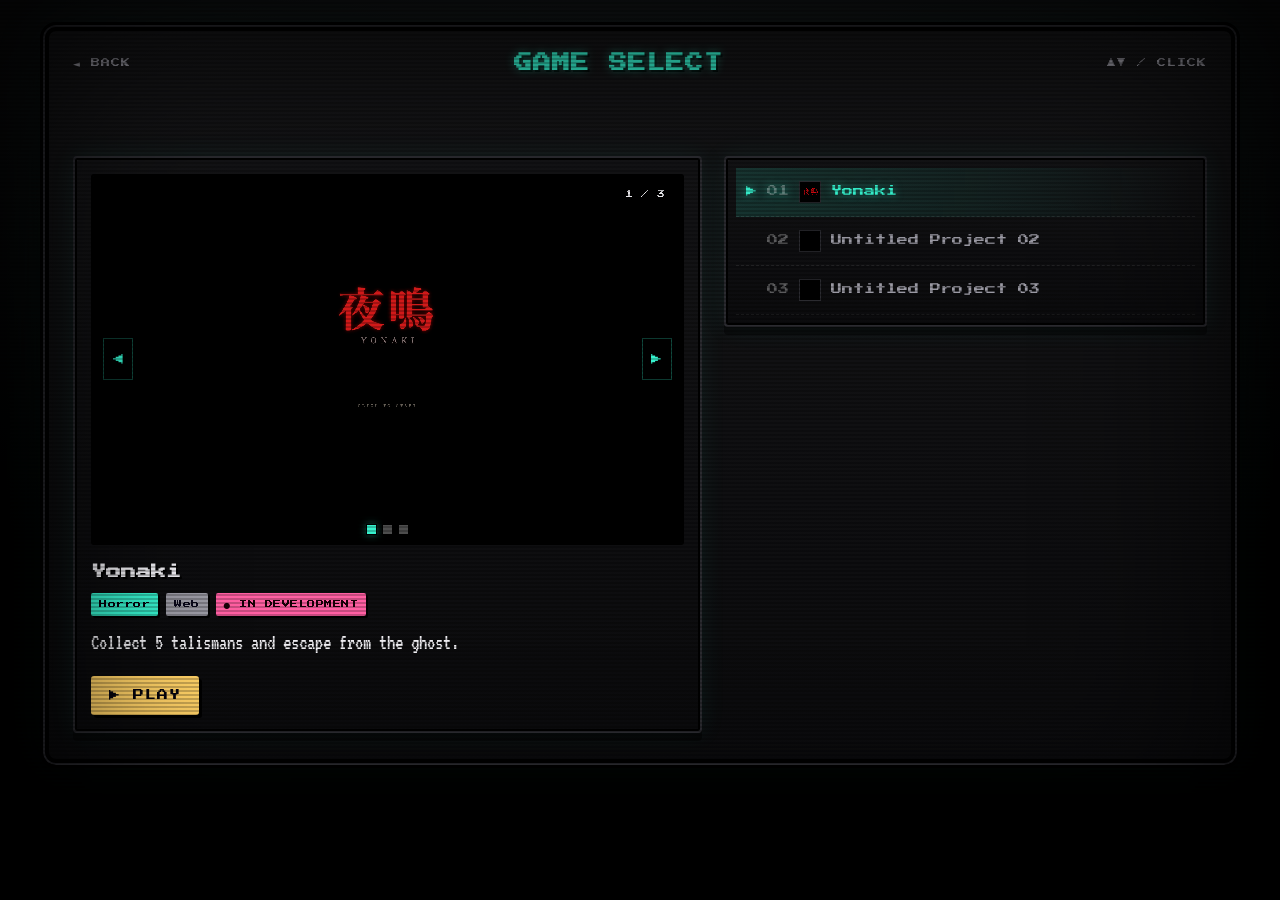
==== games.html @ be4143de "Add retro game picker page and link it from the home page - New games.html: PS1/GBA-style game selec" ====
<!DOCTYPE html>
<html lang="en">
<head>
  <meta charset="UTF-8">
  <meta name="viewport" content="width=device-width, initial-scale=1.0">
  <title>Game Arcade — Huijin Kang</title>
  <meta name="description" content="A retro PS1/GBA-style picker for my games.">

  <link rel="icon" type="image/png" href="./assets/favicon.png">
  <link rel="apple-touch-icon" href="./assets/apple-touch-icon.png">

  <!-- 픽셀 폰트: 제목/리스트는 Press Start 2P, 본문은 VT323(가독성 좋은 터미널체) -->
  <link rel="preconnect" href="https://fonts.googleapis.com">
  <link rel="preconnect" href="https://fonts.gstatic.com" crossorigin>
  <link href="https://fonts.googleapis.com/css2?family=Press+Start+2P&family=VT323&display=swap" rel="stylesheet">

  <link rel="stylesheet" href="./games.css?v=5">
</head>
<body>
  <!-- CRT 스캔라인 오버레이 -->
  <div class="crt-overlay" aria-hidden="true"></div>

  <div class="arcade">
    <header class="arcade__top">
      <a class="back" href="./index.html">◄ BACK</a>
      <h1 class="arcade__title">GAME&nbsp;SELECT</h1>
      <span class="arcade__hint">▲▼ / CLICK</span>
    </header>

    <div class="arcade__grid">
      <!-- 좌: 선택된 게임의 상세(대표화면·스크린샷·장르·설명·제목) -->
      <section class="detail" id="detail" aria-live="polite"></section>

      <!-- 우: 게임 제목 리스트. 이동하면 좌측 상세가 갱신된다 -->
      <nav class="menu" aria-label="Game list">
        <ul class="menu__list" id="game-list"></ul>
      </nav>
    </div>
  </div>

  <!-- 데이터 먼저, 렌더러 다음 (data.js → app.js 와 동일 패턴) -->
  <script src="./games.js?v=5"></script>
  <script src="./games.app.js?v=5"></script>
</body>
</html>
---- games.css ----
/* ============================================================
   games.css — 고전 게임(PS1 / GBA) 분위기의 게임 셀렉트 화면
   빌드 불필요. 픽셀 폰트 + CRT 스캔라인 + 베벨 패널.
   ============================================================ */
:root {
  --bg:        #0a0a0b;   /* 흑색 베이스 */
  --bg2:       #000000;
  --panel:     #141416;   /* 중성 다크 그레이 패널 */
  --panel-2:   #0b0b0d;
  --edge:      #2b2b30;   /* 패널 외곽선 (중성 그레이) */
  --ink:       #efeef2;
  --dim:       #9a99a3;   /* 중성 쿨 그레이 */
  --accent:    #36f1cd;   /* 인광 청록 */
  --accent2:   #ff5fa2;   /* 마젠타 */
  --gold:      #ffd166;

  --pixel: "Press Start 2P", system-ui, sans-serif;
  --term:  "VT323", "Courier New", monospace;
}

*, *::before, *::after { box-sizing: border-box; }

html, body { margin: 0; min-height: 100%; }

body {
  background:
    radial-gradient(120% 80% at 50% -10%, #1a1a1d 0%, var(--bg) 55%, var(--bg2) 100%) fixed;
  color: var(--ink);
  font-family: var(--term);
  font-size: 20px;
  line-height: 1.4;
  padding: 22px;
}

img { image-rendering: pixelated; }

/* ---- CRT 스캔라인 + 비네트 오버레이 ---- */
.crt-overlay {
  position: fixed; inset: 0; pointer-events: none; z-index: 9999;
  background: repeating-linear-gradient(
    to bottom,
    rgba(0,0,0,0)    0px,
    rgba(0,0,0,0)    2px,
    rgba(0,0,0,0.22) 2px,
    rgba(0,0,0,0.22) 4px
  );
  animation: flicker 5s steps(60) infinite;
}
.crt-overlay::after {
  content: ""; position: absolute; inset: 0;
  box-shadow: inset 0 0 170px 50px rgba(0,0,0,0.75);
}
@keyframes flicker { 0%,100% { opacity: .85; } 50% { opacity: .96; } }

/* ============================================================
   레이아웃
   ============================================================ */
/* 아케이드 캐비닛 본체 — 빈 사이드 여백을 게임기 프레임으로 채운다 */
.arcade {
  position: relative;
  max-width: 1200px;
  margin: 0 auto;
  padding: 26px 30px 32px;
  background: linear-gradient(180deg, #161618 0%, #0b0b0d 100%);
  border: 3px solid #000;
  border-radius: 16px;
  box-shadow:
    inset 0 0 0 2px var(--edge),
    inset 0 0 0 6px #000,
    inset 0 3px 0 rgba(255,255,255,.05),
    0 18px 44px rgba(0,0,0,.6),
    0 0 56px rgba(54,241,205,.07);
}


.arcade__top {
  display: flex; align-items: center; gap: 16px;
  margin-bottom: 22px; flex-wrap: wrap;
}
.arcade__title {
  flex: 1 1 auto; margin: 0; text-align: center;
  font-family: var(--pixel); font-size: 18px; letter-spacing: 1px;
  color: var(--accent);
  text-shadow: 0 0 10px rgba(54,241,205,.45), 2px 2px 0 #000;
}
.back, .arcade__hint {
  font-family: var(--pixel); font-size: 9px; letter-spacing: 1px;
  color: var(--dim); text-decoration: none; white-space: nowrap;
}
.back:hover { color: var(--accent); }

.arcade__grid {
  display: grid;
  grid-template-columns: 1.3fr 1fr;  /* 좌: 상세  ·  우: 타이틀 리스트 */
  gap: 22px;
  align-items: start;
  margin-top: 80px;  /* 헤더와 본문 사이 숨 쉬는 공간 */
}

/* ---- 패널 공통(베벨 + 인광 글로우) ---- */
.detail, .menu {
  background: linear-gradient(180deg, var(--panel) 0%, var(--panel-2) 100%);
  border: 2px solid var(--edge);
  border-radius: 4px;
  box-shadow:
    inset 0 0 0 2px #000,
    inset 2px 2px 0 rgba(255,255,255,.06),
    0 8px 0 rgba(0,0,0,.45),
    0 0 26px rgba(54,241,205,.08);
  padding: 16px;
}

/* ============================================================
   좌측: 상세 패널
   ============================================================ */
.screen {
  position: relative;
  aspect-ratio: 16 / 10;
  background: #05040f;
  border: 2px solid #000;
  border-radius: 3px;
  overflow: hidden;
  display: flex; align-items: center; justify-content: center;
  box-shadow: inset 0 0 32px rgba(0,0,0,.85), inset 0 0 0 1px rgba(54,241,205,.15);
}
.screen__img { width: 100%; height: 100%; object-fit: cover; display: block; }
.screen--empty, .screen--coming {
  background: repeating-linear-gradient(45deg, #0c0c0e 0 9px, #131316 9px 18px);
}
.screen__text {
  font-family: var(--pixel); font-size: 14px;
  color: var(--accent2); text-shadow: 2px 2px 0 #000;
  animation: blink 1.1s steps(2) infinite;
}
@keyframes blink { 50% { opacity: 0; } }

/* 스크린샷 캐러셀: ◀ ▶ 버튼 + 카운터 + 도트 (screen 위에 오버레이) */
.screen__nav {
  position: absolute; top: 50%; transform: translateY(-50%);
  width: 34px; height: 46px; padding: 0; cursor: pointer;
  display: flex; align-items: center; justify-content: center;
  border: 2px solid #000; background: rgba(0,0,0,.55);
  color: var(--accent); font-family: var(--pixel); font-size: 11px;
  box-shadow: inset 0 0 0 1px rgba(54,241,205,.3);
}
.screen__nav:hover { background: var(--accent); color: #05040f; }
.screen__nav:active { transform: translateY(-50%) scale(.94); }
.screen__nav--prev { left: 8px; }
.screen__nav--next { right: 8px; }

.screen__counter {
  position: absolute; top: 8px; right: 10px;
  font-family: var(--pixel); font-size: 8px; color: var(--ink);
  background: rgba(0,0,0,.6); padding: 4px 6px; border: 1px solid #000;
}

.screen__dots {
  position: absolute; left: 0; right: 0; bottom: 9px;
  display: flex; gap: 7px; justify-content: center;
}
.screen__dot {
  width: 9px; height: 9px; cursor: pointer;
  background: rgba(255,255,255,.3); box-shadow: 0 0 0 1px #000;
}
.screen__dot.is-on {
  background: var(--accent);
  box-shadow: 0 0 0 1px #000, 0 0 8px rgba(54,241,205,.6);
}

.detail__title {
  font-family: var(--pixel); font-size: 15px; line-height: 1.5;
  color: var(--ink); text-shadow: 2px 2px 0 #000;
  margin: 16px 0 10px;
}
.detail__meta { display: flex; flex-wrap: wrap; gap: 8px; margin-bottom: 12px; }
.tag {
  font-family: var(--pixel); font-size: 8px; letter-spacing: .5px;
  color: #05040f; background: var(--accent);
  padding: 6px 8px; border-radius: 2px; box-shadow: 2px 2px 0 #000;
}
.tag--dim { background: var(--dim); color: #0a081c; }
.tag--wip {
  background: var(--accent2); color: #190007;
  animation: blink 1.4s steps(2) infinite;  /* 개발중 강조 */
}

.detail__desc { color: var(--ink); font-size: 21px; margin: 0 0 18px; }

.play-btn {
  display: inline-block; font-family: var(--pixel); font-size: 11px;
  letter-spacing: 1px; color: #05040f; background: var(--gold);
  padding: 12px 18px; border-radius: 3px; text-decoration: none;
  box-shadow: 3px 3px 0 #000; transition: transform .05s ease, background-color .15s ease;
}
.play-btn:hover { background: var(--accent); }
.play-btn:active { transform: translate(3px, 3px); box-shadow: 0 0 0 #000; }

/* ============================================================
   우측: 타이틀 리스트(메뉴)
   ============================================================ */
.menu { padding: 10px; max-height: 72vh; overflow-y: auto; }
.menu__list { list-style: none; margin: 0; padding: 0; }
.menu__item { margin: 0; }

.menu__btn {
  width: 100%; display: flex; align-items: center; gap: 10px;
  background: none; border: none; cursor: pointer; text-align: left;
  font-family: var(--pixel); font-size: 11px; line-height: 1.5;
  color: var(--dim); padding: 13px 10px;
  border-bottom: 1px dashed rgba(255,255,255,.08);
}
.menu__arrow { opacity: 0; color: var(--accent); }
.menu__num { color: rgba(255,255,255,.32); }
.menu__logo {
  width: 22px; height: 22px; flex-shrink: 0; overflow: hidden;
  display: inline-flex; align-items: center; justify-content: center;
  background: #000; border: 1px solid var(--edge);
}
.menu__logo img { width: 100%; height: 100%; object-fit: contain; display: block; }
.menu__name { flex: 1 1 auto; }
.menu__btn:hover { color: var(--ink); }

.menu__btn.is-selected {
  color: var(--accent);
  background: linear-gradient(90deg, rgba(54,241,205,.16), transparent);
  text-shadow: 0 0 8px rgba(54,241,205,.5);
}
.menu__btn.is-selected .menu__arrow {
  opacity: 1; animation: blink 1s steps(2) infinite;
}
.menu__empty {
  font-family: var(--pixel); font-size: 10px; color: var(--dim); padding: 18px;
}

/* ============================================================
   포커스 / 모션 / 반응형
   ============================================================ */
:focus-visible { outline: 2px solid var(--accent); outline-offset: 2px; }

@media (prefers-reduced-motion: reduce) {
  *, *::before, *::after { animation: none !important; transition: none !important; }
}

@media (max-width: 720px) {
  body { font-size: 18px; padding: 12px; }
  .arcade { padding: 16px; border-radius: 12px; }
  .arcade__grid { grid-template-columns: 1fr; margin-top: 40px; }  /* 상세(위) → 리스트(아래) 스택 */
  .menu { max-height: none; }
  .arcade__title { font-size: 13px; }
  .detail__title { font-size: 13px; }
  .detail__desc { font-size: 19px; }
}
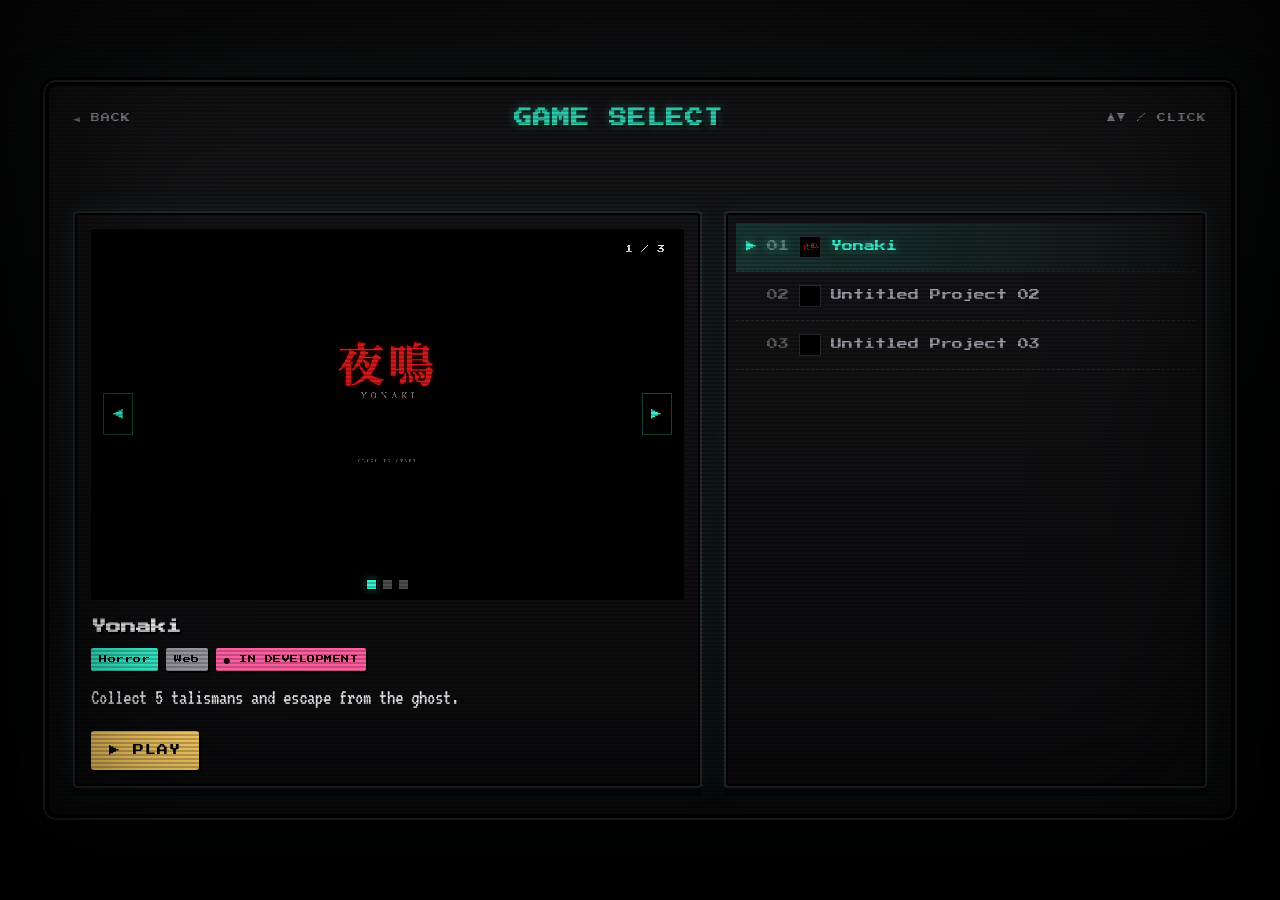
==== commit a5f9dfb9: "Balance and center the game picker layout - Match the title-list panel height to the detail panel (a" ====
--- a/games.html
+++ b/games.html
@@ -14,7 +14,7 @@
   <link rel="preconnect" href="https://fonts.gstatic.com" crossorigin>
   <link href="https://fonts.googleapis.com/css2?family=Press+Start+2P&family=VT323&display=swap" rel="stylesheet">
 
-  <link rel="stylesheet" href="./games.css?v=5">
+  <link rel="stylesheet" href="./games.css?v=7">
 </head>
 <body>
   <!-- CRT 스캔라인 오버레이 -->
@@ -39,7 +39,7 @@
   </div>
 
   <!-- 데이터 먼저, 렌더러 다음 (data.js → app.js 와 동일 패턴) -->
-  <script src="./games.js?v=5"></script>
-  <script src="./games.app.js?v=5"></script>
+  <script src="./games.js?v=7"></script>
+  <script src="./games.app.js?v=7"></script>
 </body>
 </html>
--- a/games.css
+++ b/games.css
@@ -30,6 +30,9 @@
   font-size: 20px;
   line-height: 1.4;
   padding: 22px;
+  /* 아케이드 캐비닛 전체를 뷰포트 세로 중앙에 (길면 margin auto가 스크롤 허용) */
+  display: flex;
+  min-height: 100vh;
 }
 
 img { image-rendering: pixelated; }
@@ -58,8 +61,9 @@
 /* 아케이드 캐비닛 본체 — 빈 사이드 여백을 게임기 프레임으로 채운다 */
 .arcade {
   position: relative;
+  width: 100%;
   max-width: 1200px;
-  margin: 0 auto;
+  margin: auto;  /* flex 컨테이너 안에서 가로·세로 중앙 정렬 */
   padding: 26px 30px 32px;
   background: linear-gradient(180deg, #161618 0%, #0b0b0d 100%);
   border: 3px solid #000;
@@ -93,7 +97,7 @@
   display: grid;
   grid-template-columns: 1.3fr 1fr;  /* 좌: 상세  ·  우: 타이틀 리스트 */
   gap: 22px;
-  align-items: start;
+  align-items: stretch;  /* 두 박스를 같은 높이로 — 짧은 리스트 박스가 위에만 붙는 비대칭 방지 */
   margin-top: 80px;  /* 헤더와 본문 사이 숨 쉬는 공간 */
 }
 
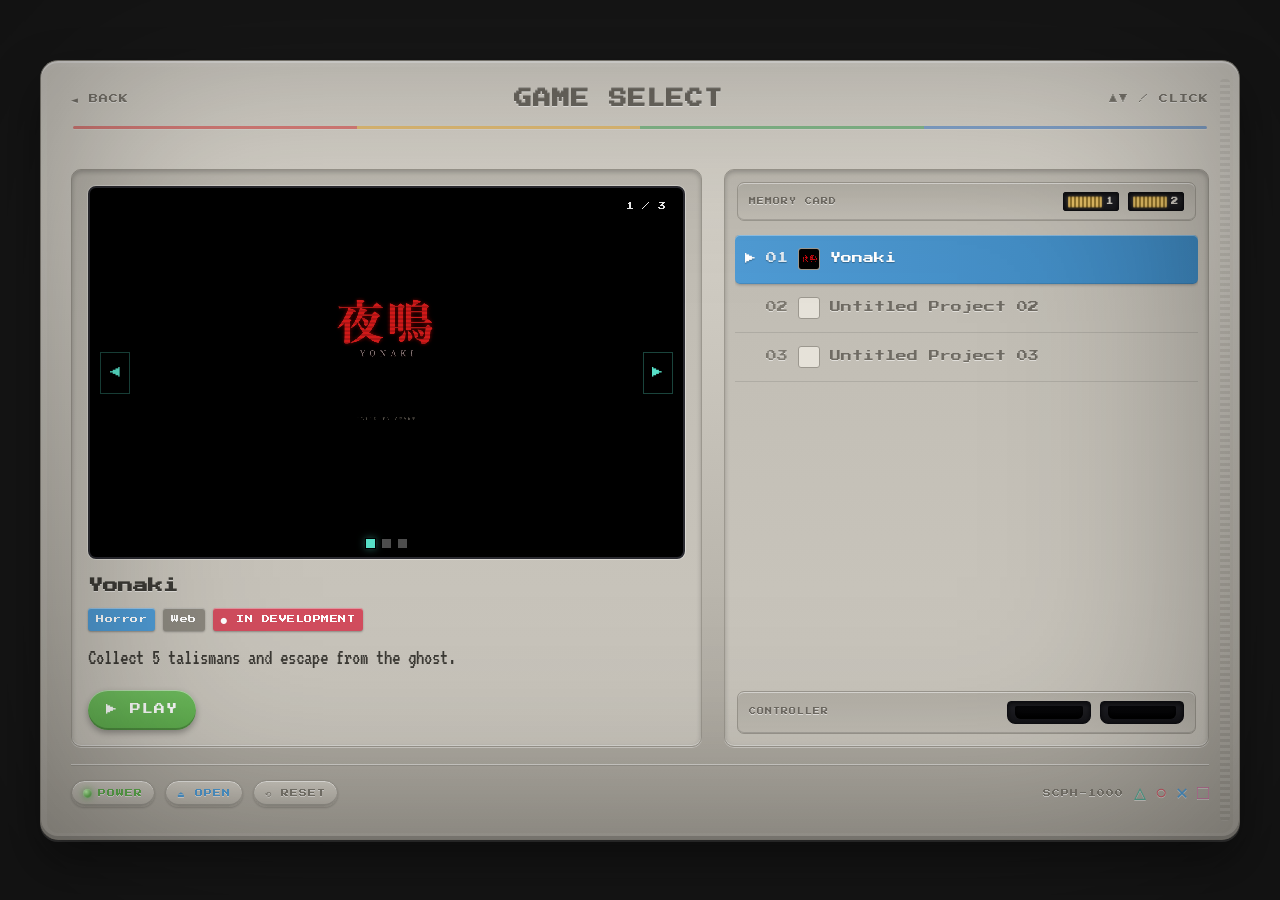
==== commit 02d29d40: "Revamp games UI (PS1 theme) and rebalance home layout - games: PS1 console plastic theme — face-butt" ====
--- a/games.html
+++ b/games.html
@@ -14,7 +14,7 @@
   <link rel="preconnect" href="https://fonts.gstatic.com" crossorigin>
   <link href="https://fonts.googleapis.com/css2?family=Press+Start+2P&family=VT323&display=swap" rel="stylesheet">
 
-  <link rel="stylesheet" href="./games.css?v=7">
+  <link rel="stylesheet" href="./games.css?v=14">
 </head>
 <body>
   <!-- CRT 스캔라인 오버레이 -->
@@ -27,19 +27,56 @@
       <span class="arcade__hint">▲▼ / CLICK</span>
     </header>
 
+    <!-- PlayStation 시그니처 4색 그라데이션 구분선 -->
+    <div class="ps-rule" aria-hidden="true"></div>
+
     <div class="arcade__grid">
       <!-- 좌: 선택된 게임의 상세(대표화면·스크린샷·장르·설명·제목) -->
       <section class="detail" id="detail" aria-live="polite"></section>
 
       <!-- 우: 게임 제목 리스트. 이동하면 좌측 상세가 갱신된다 -->
       <nav class="menu" aria-label="Game list">
+        <!-- PS1 전면 메모리카드 슬롯 모티프 -->
+        <div class="memcard" aria-hidden="true">
+          <span class="memcard__label">MEMORY CARD</span>
+          <span class="memcard__slots">
+            <span class="memcard__slot"><span class="memcard__pins"></span><b>1</b></span>
+            <span class="memcard__slot"><span class="memcard__pins"></span><b>2</b></span>
+          </span>
+        </div>
         <ul class="menu__list" id="game-list"></ul>
+
+        <!-- PS1 전면 컨트롤러 포트 모티프 -->
+        <div class="ports" aria-hidden="true">
+          <span class="memcard__label">CONTROLLER</span>
+          <span class="ports__row">
+            <span class="port"></span>
+            <span class="port"></span>
+          </span>
+        </div>
       </nav>
     </div>
+
+    <!-- 하단 상태바: POWER LED + PS 페이스 버튼 글리프 -->
+    <footer class="arcade__foot">
+      <span class="ctrlbtn ctrlbtn--power">
+        <span class="led" aria-hidden="true"></span>POWER
+      </span>
+      <span class="ctrlbtn ctrlbtn--open">⏏ OPEN</span>
+      <span class="ctrlbtn ctrlbtn--reset">⟲ RESET</span>
+      <span class="foot-spacer"></span>
+      <span class="foot-label foot-label--mute">SCPH-1000</span>
+      <span class="ps-shapes" aria-hidden="true">
+        <span class="ps-shape ps-tri">△</span>
+        <span class="ps-shape ps-cir">○</span>
+        <span class="ps-shape ps-x">✕</span>
+        <span class="ps-shape ps-sq">□</span>
+      </span>
+    </footer>
   </div>
 
   <!-- 데이터 먼저, 렌더러 다음 (data.js → app.js 와 동일 패턴) -->
-  <script src="./games.js?v=7"></script>
-  <script src="./games.app.js?v=7"></script>
+  <script src="./games.js?v=8"></script>
+  <script src="./games.app.js?v=8"></script>
 </body>
 </html>
--- a/games.css
+++ b/games.css
@@ -1,18 +1,31 @@
 /* ============================================================
-   games.css — 고전 게임(PS1 / GBA) 분위기의 게임 셀렉트 화면
-   빌드 불필요. 픽셀 폰트 + CRT 스캔라인 + 베벨 패널.
+   games.css — Sony PlayStation(SCPH-1000/5001) 콘솔 색감의 게임 셀렉트
+   따뜻한 회색 플라스틱 본체 + PS 시그니처 버튼 컬러 + CRT 디스플레이.
+   빌드 불필요. 픽셀 폰트(Press Start 2P) + 터미널체(VT323).
    ============================================================ */
 :root {
-  --bg:        #0a0a0b;   /* 흑색 베이스 */
-  --bg2:       #000000;
-  --panel:     #141416;   /* 중성 다크 그레이 패널 */
-  --panel-2:   #0b0b0d;
-  --edge:      #2b2b30;   /* 패널 외곽선 (중성 그레이) */
-  --ink:       #efeef2;
-  --dim:       #9a99a3;   /* 중성 쿨 그레이 */
-  --accent:    #36f1cd;   /* 인광 청록 */
-  --accent2:   #ff5fa2;   /* 마젠타 */
-  --gold:      #ffd166;
+  /* ---- PS1 플라스틱 그레이 팔레트 ---- */
+  --plastic:     #c8c4bb;   /* 본체 라이트 그레이 (따뜻한 회색) */
+  --plastic-hi:  #ddd9d0;   /* 윗면 하이라이트 */
+  --plastic-lo:  #a8a49b;   /* 음영진 플라스틱 */
+  --plastic-deep:#8c887f;   /* 깊은 음영 / 새겨진 홈 */
+  --edge:        #b6b2a8;   /* 패널 외곽선 */
+  --groove:      #9c988f;   /* 베벨 홈 라인 */
+
+  --ink:         #3c3a35;   /* 본문 진한 잉크(각인 느낌) */
+  --engrave:     #6f6b63;   /* 각인 라벨 그레이 */
+  --dim:         #7d7970;   /* 흐린 라벨 */
+
+  /* ---- PlayStation 시그니처 버튼 컬러 ---- */
+  --ps-blue:   #4f9bd4;   /* ✕ 크로스(시안블루) — 메인 액센트 */
+  --ps-red:    #d24d5e;   /* ○ 서클 */
+  --ps-pink:   #c96fa0;   /* □ 스퀘어 */
+  --ps-green:  #4fa893;   /* △ 트라이앵글 */
+  --power:     #5fae4e;   /* POWER 각인 그린 */
+
+  /* ---- CRT 디스플레이(스크린) ---- */
+  --crt-bg:    #06060c;
+  --crt-glow:  #57e0c8;
 
   --pixel: "Press Start 2P", system-ui, sans-serif;
   --term:  "VT323", "Courier New", monospace;
@@ -23,143 +36,169 @@
 html, body { margin: 0; min-height: 100%; }
 
 body {
-  background:
-    radial-gradient(120% 80% at 50% -10%, #1a1a1d 0%, var(--bg) 55%, var(--bg2) 100%) fixed;
+  background: #1B1B1B;
   color: var(--ink);
   font-family: var(--term);
   font-size: 20px;
   line-height: 1.4;
   padding: 22px;
-  /* 아케이드 캐비닛 전체를 뷰포트 세로 중앙에 (길면 margin auto가 스크롤 허용) */
   display: flex;
   min-height: 100vh;
 }
 
 img { image-rendering: pixelated; }
 
-/* ---- CRT 스캔라인 + 비네트 오버레이 ---- */
+/* ---- 아주 옅은 룸 비네트(분위기만) ---- */
 .crt-overlay {
   position: fixed; inset: 0; pointer-events: none; z-index: 9999;
-  background: repeating-linear-gradient(
-    to bottom,
-    rgba(0,0,0,0)    0px,
-    rgba(0,0,0,0)    2px,
-    rgba(0,0,0,0.22) 2px,
-    rgba(0,0,0,0.22) 4px
-  );
-  animation: flicker 5s steps(60) infinite;
 }
 .crt-overlay::after {
   content: ""; position: absolute; inset: 0;
-  box-shadow: inset 0 0 170px 50px rgba(0,0,0,0.75);
-}
-@keyframes flicker { 0%,100% { opacity: .85; } 50% { opacity: .96; } }
-
-/* ============================================================
-   레이아웃
-   ============================================================ */
-/* 아케이드 캐비닛 본체 — 빈 사이드 여백을 게임기 프레임으로 채운다 */
+  box-shadow: inset 0 0 220px 60px rgba(0,0,0,0.35);
+}
+
+/* ============================================================
+   콘솔 본체 (PS1 플라스틱)
+   ============================================================ */
 .arcade {
   position: relative;
   width: 100%;
   max-width: 1200px;
-  margin: auto;  /* flex 컨테이너 안에서 가로·세로 중앙 정렬 */
+  margin: auto;
   padding: 26px 30px 32px;
-  background: linear-gradient(180deg, #161618 0%, #0b0b0d 100%);
-  border: 3px solid #000;
-  border-radius: 16px;
-  box-shadow:
-    inset 0 0 0 2px var(--edge),
-    inset 0 0 0 6px #000,
-    inset 0 3px 0 rgba(255,255,255,.05),
-    0 18px 44px rgba(0,0,0,.6),
-    0 0 56px rgba(54,241,205,.07);
-}
-
+  /* 위에서 빛 받는 회색 플라스틱 그라데이션 */
+  background: linear-gradient(180deg, var(--plastic-hi) 0%, var(--plastic) 42%, var(--plastic-lo) 100%);
+  border: 1px solid var(--plastic-deep);
+  border-radius: 18px;
+  box-shadow:
+    inset 0 2px 0 rgba(255,255,255,.55),     /* 윗면 하이라이트 */
+    inset 0 -3px 0 rgba(0,0,0,.18),          /* 아랫면 음영 */
+    inset 0 0 0 6px rgba(255,255,255,.06),
+    0 22px 50px rgba(0,0,0,.45),
+    0 2px 0 rgba(255,255,255,.2);
+}
+
+/* 우측 방열핀(콘솔 옆면) 느낌의 결 — 장식 */
+.arcade::after {
+  content: ""; position: absolute; top: 18px; bottom: 18px; right: 9px; width: 10px;
+  border-radius: 4px;
+  background: repeating-linear-gradient(
+    to bottom,
+    rgba(0,0,0,.10) 0 3px,
+    rgba(255,255,255,.18) 3px 6px
+  );
+  opacity: .5; pointer-events: none;
+}
 
 .arcade__top {
   display: flex; align-items: center; gap: 16px;
-  margin-bottom: 22px; flex-wrap: wrap;
+  margin-bottom: 14px; flex-wrap: wrap;
+}
+
+/* PlayStation 로고 4색 그라데이션 구분선 (빨·노·초·파) */
+.ps-rule {
+  height: 3px; margin: 0 2px; border-radius: 3px;
+  background: linear-gradient(90deg,
+    #e23b3b 0 25%, #f2b134 25% 50%, #44a85a 50% 75%, #3f7fd0 75% 100%);
+  opacity: .55;
+  box-shadow: 0 1px 0 rgba(255,255,255,.45);
 }
 .arcade__title {
   flex: 1 1 auto; margin: 0; text-align: center;
   font-family: var(--pixel); font-size: 18px; letter-spacing: 1px;
-  color: var(--accent);
-  text-shadow: 0 0 10px rgba(54,241,205,.45), 2px 2px 0 #000;
+  /* 플라스틱에 각인된 듯한 음각 텍스트 */
+  color: var(--engrave);
+  text-shadow: 0 1px 0 rgba(255,255,255,.7), 0 -1px 0 rgba(0,0,0,.25);
 }
 .back, .arcade__hint {
   font-family: var(--pixel); font-size: 9px; letter-spacing: 1px;
   color: var(--dim); text-decoration: none; white-space: nowrap;
-}
-.back:hover { color: var(--accent); }
+  text-shadow: 0 1px 0 rgba(255,255,255,.6);
+}
+.back:hover { color: var(--ps-blue); }
 
 .arcade__grid {
   display: grid;
-  grid-template-columns: 1.3fr 1fr;  /* 좌: 상세  ·  우: 타이틀 리스트 */
+  grid-template-columns: 1.3fr 1fr;
   gap: 22px;
-  align-items: stretch;  /* 두 박스를 같은 높이로 — 짧은 리스트 박스가 위에만 붙는 비대칭 방지 */
-  margin-top: 80px;  /* 헤더와 본문 사이 숨 쉬는 공간 */
-}
-
-/* ---- 패널 공통(베벨 + 인광 글로우) ---- */
+  align-items: stretch;
+  margin-top: 40px;
+}
+
+/* ---- 패널 공통: 본체에 박힌 음각 플라스틱 트레이 ---- */
 .detail, .menu {
-  background: linear-gradient(180deg, var(--panel) 0%, var(--panel-2) 100%);
-  border: 2px solid var(--edge);
-  border-radius: 4px;
-  box-shadow:
-    inset 0 0 0 2px #000,
-    inset 2px 2px 0 rgba(255,255,255,.06),
-    0 8px 0 rgba(0,0,0,.45),
-    0 0 26px rgba(54,241,205,.08);
+  background: linear-gradient(180deg, #bfbbb2 0%, #cac6bd 100%);
+  border: 1px solid var(--groove);
+  border-radius: 10px;
+  box-shadow:
+    inset 0 2px 5px rgba(0,0,0,.22),         /* 안쪽으로 파인 음각 */
+    inset 0 -1px 0 rgba(255,255,255,.5),
+    0 1px 0 rgba(255,255,255,.4);
   padding: 16px;
 }
 
 /* ============================================================
-   좌측: 상세 패널
+   좌측: 상세 패널 — CRT 디스플레이
    ============================================================ */
 .screen {
   position: relative;
   aspect-ratio: 16 / 10;
-  background: #05040f;
-  border: 2px solid #000;
-  border-radius: 3px;
+  background: var(--crt-bg);
+  border: 2px solid #2a2a30;
+  border-radius: 8px;
   overflow: hidden;
   display: flex; align-items: center; justify-content: center;
-  box-shadow: inset 0 0 32px rgba(0,0,0,.85), inset 0 0 0 1px rgba(54,241,205,.15);
+  /* 디스플레이는 본체에 박혀 있으므로 진한 음각 + 약한 인광 */
+  box-shadow:
+    inset 0 0 0 3px #1c1c20,
+    inset 0 0 30px rgba(0,0,0,.85),
+    inset 0 0 0 4px rgba(87,224,200,.12),
+    0 0 0 1px rgba(255,255,255,.35);
 }
 .screen__img { width: 100%; height: 100%; object-fit: cover; display: block; }
+
+/* 디스플레이 위에만 CRT 스캔라인 (본체에는 없음) */
+.screen::after {
+  content: ""; position: absolute; inset: 0; pointer-events: none; z-index: 5;
+  background: repeating-linear-gradient(
+    to bottom,
+    rgba(0,0,0,0) 0 2px,
+    rgba(0,0,0,.16) 2px 4px
+  );
+}
+
 .screen--empty, .screen--coming {
-  background: repeating-linear-gradient(45deg, #0c0c0e 0 9px, #131316 9px 18px);
+  background: repeating-linear-gradient(45deg, #0c0c14 0 9px, #14141d 9px 18px);
 }
 .screen__text {
   font-family: var(--pixel); font-size: 14px;
-  color: var(--accent2); text-shadow: 2px 2px 0 #000;
+  color: var(--crt-glow); text-shadow: 0 0 10px rgba(87,224,200,.6), 2px 2px 0 #000;
   animation: blink 1.1s steps(2) infinite;
 }
 @keyframes blink { 50% { opacity: 0; } }
 
-/* 스크린샷 캐러셀: ◀ ▶ 버튼 + 카운터 + 도트 (screen 위에 오버레이) */
+/* 스크린샷 캐러셀 */
 .screen__nav {
-  position: absolute; top: 50%; transform: translateY(-50%);
+  position: absolute; top: 50%; transform: translateY(-50%); z-index: 6;
   width: 34px; height: 46px; padding: 0; cursor: pointer;
   display: flex; align-items: center; justify-content: center;
   border: 2px solid #000; background: rgba(0,0,0,.55);
-  color: var(--accent); font-family: var(--pixel); font-size: 11px;
-  box-shadow: inset 0 0 0 1px rgba(54,241,205,.3);
-}
-.screen__nav:hover { background: var(--accent); color: #05040f; }
+  color: var(--crt-glow); font-family: var(--pixel); font-size: 11px;
+  box-shadow: inset 0 0 0 1px rgba(87,224,200,.3);
+}
+.screen__nav:hover { background: var(--ps-blue); color: #06060c; }
 .screen__nav:active { transform: translateY(-50%) scale(.94); }
 .screen__nav--prev { left: 8px; }
 .screen__nav--next { right: 8px; }
 
 .screen__counter {
-  position: absolute; top: 8px; right: 10px;
-  font-family: var(--pixel); font-size: 8px; color: var(--ink);
+  position: absolute; top: 8px; right: 10px; z-index: 6;
+  font-family: var(--pixel); font-size: 8px; color: #eee;
   background: rgba(0,0,0,.6); padding: 4px 6px; border: 1px solid #000;
 }
 
 .screen__dots {
-  position: absolute; left: 0; right: 0; bottom: 9px;
+  position: absolute; left: 0; right: 0; bottom: 9px; z-index: 6;
   display: flex; gap: 7px; justify-content: center;
 }
 .screen__dot {
@@ -167,42 +206,121 @@
   background: rgba(255,255,255,.3); box-shadow: 0 0 0 1px #000;
 }
 .screen__dot.is-on {
-  background: var(--accent);
-  box-shadow: 0 0 0 1px #000, 0 0 8px rgba(54,241,205,.6);
+  background: var(--crt-glow);
+  box-shadow: 0 0 0 1px #000, 0 0 8px rgba(87,224,200,.6);
 }
 
 .detail__title {
   font-family: var(--pixel); font-size: 15px; line-height: 1.5;
-  color: var(--ink); text-shadow: 2px 2px 0 #000;
+  color: var(--ink); text-shadow: 0 1px 0 rgba(255,255,255,.5);
   margin: 16px 0 10px;
 }
 .detail__meta { display: flex; flex-wrap: wrap; gap: 8px; margin-bottom: 12px; }
+
+/* 태그 = PS 버튼 컬러 칩 */
 .tag {
   font-family: var(--pixel); font-size: 8px; letter-spacing: .5px;
-  color: #05040f; background: var(--accent);
-  padding: 6px 8px; border-radius: 2px; box-shadow: 2px 2px 0 #000;
-}
-.tag--dim { background: var(--dim); color: #0a081c; }
+  color: #fff; background: var(--ps-blue);
+  padding: 6px 8px; border-radius: 3px;
+  box-shadow: inset 0 1px 0 rgba(255,255,255,.4), 0 1px 2px rgba(0,0,0,.3);
+}
+.tag--dim { background: var(--plastic-deep); color: #fff; }
 .tag--wip {
-  background: var(--accent2); color: #190007;
-  animation: blink 1.4s steps(2) infinite;  /* 개발중 강조 */
+  background: var(--ps-red); color: #fff;
+  animation: blink 1.4s steps(2) infinite;
 }
 
 .detail__desc { color: var(--ink); font-size: 21px; margin: 0 0 18px; }
 
+/* PLAY 버튼 = POWER 버튼 느낌의 둥근 그린 버튼 */
 .play-btn {
   display: inline-block; font-family: var(--pixel); font-size: 11px;
-  letter-spacing: 1px; color: #05040f; background: var(--gold);
-  padding: 12px 18px; border-radius: 3px; text-decoration: none;
-  box-shadow: 3px 3px 0 #000; transition: transform .05s ease, background-color .15s ease;
-}
-.play-btn:hover { background: var(--accent); }
-.play-btn:active { transform: translate(3px, 3px); box-shadow: 0 0 0 #000; }
-
-/* ============================================================
-   우측: 타이틀 리스트(메뉴)
-   ============================================================ */
-.menu { padding: 10px; max-height: 72vh; overflow-y: auto; }
+  letter-spacing: 1px; color: #fff;
+  background: linear-gradient(180deg, #6fbe5e 0%, var(--power) 100%);
+  padding: 12px 18px; border-radius: 22px; text-decoration: none;
+  box-shadow:
+    inset 0 1px 0 rgba(255,255,255,.5),
+    inset 0 -2px 0 rgba(0,0,0,.2),
+    0 3px 6px rgba(0,0,0,.3);
+  transition: transform .05s ease, filter .15s ease;
+}
+.play-btn:hover { filter: brightness(1.08); }
+.play-btn:active { transform: translateY(2px); box-shadow: inset 0 2px 4px rgba(0,0,0,.3); }
+
+/* ============================================================
+   우측: 타이틀 리스트(메뉴) — 메모리카드 슬롯 느낌
+   ============================================================ */
+.menu {
+  padding: 10px; max-height: 72vh; overflow: hidden;
+  display: flex; flex-direction: column;
+}
+.menu__list { flex: 1 1 auto; min-height: 0; overflow-y: auto; }
+
+/* ---- PS1 메모리카드 슬롯 모티프 ---- */
+.memcard {
+  display: flex; align-items: center; gap: 10px;
+  margin: 2px 2px 14px; padding: 9px 11px;
+  background: linear-gradient(180deg, #b4b0a7 0%, #c2beb5 100%);
+  border: 1px solid var(--groove); border-radius: 7px;
+  box-shadow:
+    inset 0 1px 0 rgba(255,255,255,.5),
+    inset 0 -1px 0 rgba(0,0,0,.14);
+}
+.memcard__label {
+  font-family: var(--pixel); font-size: 7px; letter-spacing: 1px;
+  color: var(--engrave); text-shadow: 0 1px 0 rgba(255,255,255,.6);
+  white-space: nowrap;
+}
+.memcard__slots { display: flex; gap: 9px; margin-left: auto; }
+.memcard__slot {
+  position: relative;
+  width: 56px; height: 19px; border-radius: 2px;
+  background: linear-gradient(180deg, #26262b 0%, #17171b 100%);
+  border: 1px solid #0e0e12;
+  box-shadow: inset 0 2px 4px rgba(0,0,0,.7);
+  display: flex; align-items: center; justify-content: flex-end;
+  padding-right: 5px;
+}
+.memcard__slot b {
+  font-family: var(--pixel); font-size: 7px; color: #cbc7be;
+  position: relative; z-index: 1;
+}
+/* 금색 핀 컨택트 */
+.memcard__pins {
+  position: absolute; left: 4px; top: 50%; transform: translateY(-50%);
+  width: 34px; height: 11px; border-radius: 1px;
+  background: repeating-linear-gradient(90deg,
+    #e3bd64 0 2px, #94762f 2px 4px);
+  box-shadow: inset 0 0 2px rgba(0,0,0,.55), 0 0 3px rgba(227,189,100,.35);
+}
+
+/* ---- PS1 컨트롤러 포트 모티프 (리스트 하단 고정) ---- */
+.ports {
+  flex: 0 0 auto;
+  display: flex; align-items: center; gap: 10px;
+  margin: 14px 2px 2px; padding: 9px 11px;
+  background: linear-gradient(180deg, #b4b0a7 0%, #c2beb5 100%);
+  border: 1px solid var(--groove); border-radius: 7px;
+  box-shadow:
+    inset 0 1px 0 rgba(255,255,255,.5),
+    inset 0 -1px 0 rgba(0,0,0,.14);
+}
+.ports__row { display: flex; gap: 9px; margin-left: auto; }
+.port {
+  position: relative;
+  width: 84px; height: 23px;
+  background: linear-gradient(180deg, #232328 0%, #141418 100%);
+  border: 1px solid #0e0e12; border-radius: 4px 4px 8px 8px;
+  box-shadow: inset 0 2px 5px rgba(0,0,0,.7);
+}
+/* 포트 안쪽 입구(키 형상) */
+.port::before {
+  content: ""; position: absolute; inset: 4px 7px;
+  background: linear-gradient(180deg, #0a0a0d 0%, #000 100%);
+  border-radius: 2px 2px 6px 6px;
+  box-shadow: inset 0 0 5px rgba(0,0,0,.9);
+}
+
 .menu__list { list-style: none; margin: 0; padding: 0; }
 .menu__item { margin: 0; }
 
@@ -210,36 +328,95 @@
   width: 100%; display: flex; align-items: center; gap: 10px;
   background: none; border: none; cursor: pointer; text-align: left;
   font-family: var(--pixel); font-size: 11px; line-height: 1.5;
-  color: var(--dim); padding: 13px 10px;
-  border-bottom: 1px dashed rgba(255,255,255,.08);
-}
-.menu__arrow { opacity: 0; color: var(--accent); }
-.menu__num { color: rgba(255,255,255,.32); }
+  color: var(--engrave); padding: 13px 10px;
+  border-bottom: 1px solid rgba(0,0,0,.10);
+  text-shadow: 0 1px 0 rgba(255,255,255,.5);
+}
+.menu__arrow { opacity: 0; color: var(--ps-blue); }
+.menu__num { color: var(--dim); }
 .menu__logo {
   width: 22px; height: 22px; flex-shrink: 0; overflow: hidden;
   display: inline-flex; align-items: center; justify-content: center;
-  background: #000; border: 1px solid var(--edge);
+  background: #e6e2d9; border: 1px solid var(--groove); border-radius: 3px;
 }
 .menu__logo img { width: 100%; height: 100%; object-fit: contain; display: block; }
 .menu__name { flex: 1 1 auto; }
 .menu__btn:hover { color: var(--ink); }
 
 .menu__btn.is-selected {
-  color: var(--accent);
-  background: linear-gradient(90deg, rgba(54,241,205,.16), transparent);
-  text-shadow: 0 0 8px rgba(54,241,205,.5);
-}
+  color: #fff;
+  background: linear-gradient(90deg, var(--ps-blue), #3d86bd);
+  border-radius: 5px;
+  text-shadow: 0 1px 1px rgba(0,0,0,.3);
+  box-shadow: inset 0 1px 0 rgba(255,255,255,.35), 0 1px 3px rgba(0,0,0,.25);
+}
+.menu__btn.is-selected .menu__num { color: rgba(255,255,255,.85); }
 .menu__btn.is-selected .menu__arrow {
-  opacity: 1; animation: blink 1s steps(2) infinite;
+  opacity: 1; color: #fff; animation: blink 1s steps(2) infinite;
 }
 .menu__empty {
   font-family: var(--pixel); font-size: 10px; color: var(--dim); padding: 18px;
 }
 
 /* ============================================================
+   하단 상태바 (POWER LED + PS 페이스 버튼)
+   ============================================================ */
+.arcade__foot {
+  display: flex; align-items: center; gap: 10px; flex-wrap: wrap;
+  margin-top: 18px; padding-top: 14px;
+  border-top: 1px solid rgba(0,0,0,.10);
+  box-shadow: 0 -1px 0 rgba(255,255,255,.45);
+}
+.foot-spacer { flex: 1 1 auto; }
+.foot-label {
+  font-family: var(--pixel); font-size: 8px; letter-spacing: 1px;
+  color: var(--engrave); text-shadow: 0 1px 0 rgba(255,255,255,.6);
+}
+.foot-label--mute { color: var(--dim); }
+
+/* POWER / OPEN / RESET — 콘솔 상단 버튼 칩 */
+.ctrlbtn {
+  display: inline-flex; align-items: center; gap: 6px;
+  font-family: var(--pixel); font-size: 8px; letter-spacing: 1px;
+  padding: 7px 11px; border-radius: 16px;
+  background: linear-gradient(180deg, #cdc9c0 0%, #b3afa6 100%);
+  border: 1px solid var(--groove);
+  box-shadow:
+    inset 0 1px 0 rgba(255,255,255,.6),
+    inset 0 -2px 0 rgba(0,0,0,.16),
+    0 1px 2px rgba(0,0,0,.18);
+  text-shadow: 0 1px 0 rgba(255,255,255,.5);
+}
+.ctrlbtn--power { color: var(--power); }
+.ctrlbtn--open  { color: var(--ps-blue); }
+.ctrlbtn--reset { color: var(--dim); }
+
+/* 점멸하는 전원 LED */
+.led {
+  width: 9px; height: 9px; border-radius: 50%; flex-shrink: 0;
+  background: radial-gradient(circle at 35% 30%, #c4ffb0, var(--power) 60%, #2f7a25);
+  box-shadow: 0 0 7px rgba(95,174,78,.9), inset 0 0 2px rgba(255,255,255,.7);
+  animation: led-pulse 2.6s ease-in-out infinite;
+}
+@keyframes led-pulse { 0%,100% { opacity: 1; } 50% { opacity: .4; } }
+
+/* △ ○ ✕ □ 페이스 버튼 글리프 */
+.ps-shapes { display: inline-flex; gap: 9px; align-items: center; }
+.ps-shape {
+  font-family: var(--term); font-size: 20px; line-height: 1;
+  text-shadow: 0 1px 0 rgba(255,255,255,.5);
+  transition: transform .12s ease;
+}
+.ps-shapes:hover .ps-shape { transform: translateY(-1px); }
+.ps-tri { color: var(--ps-green); }
+.ps-cir { color: var(--ps-red); }
+.ps-x   { color: var(--ps-blue); }
+.ps-sq  { color: var(--ps-pink); }
+
+/* ============================================================
    포커스 / 모션 / 반응형
    ============================================================ */
-:focus-visible { outline: 2px solid var(--accent); outline-offset: 2px; }
+:focus-visible { outline: 2px solid var(--ps-blue); outline-offset: 2px; }
 
 @media (prefers-reduced-motion: reduce) {
   *, *::before, *::after { animation: none !important; transition: none !important; }
@@ -247,10 +424,14 @@
 
 @media (max-width: 720px) {
   body { font-size: 18px; padding: 12px; }
-  .arcade { padding: 16px; border-radius: 12px; }
-  .arcade__grid { grid-template-columns: 1fr; margin-top: 40px; }  /* 상세(위) → 리스트(아래) 스택 */
+  .arcade { padding: 16px; border-radius: 14px; }
+  .arcade::after { display: none; }
+  .arcade__grid { grid-template-columns: 1fr; margin-top: 28px; }
   .menu { max-height: none; }
   .arcade__title { font-size: 13px; }
   .detail__title { font-size: 13px; }
   .detail__desc { font-size: 19px; }
-}
+  .memcard__slot { width: 44px; }
+  .memcard__pins { width: 26px; }
+  .port { width: 66px; }
+}
